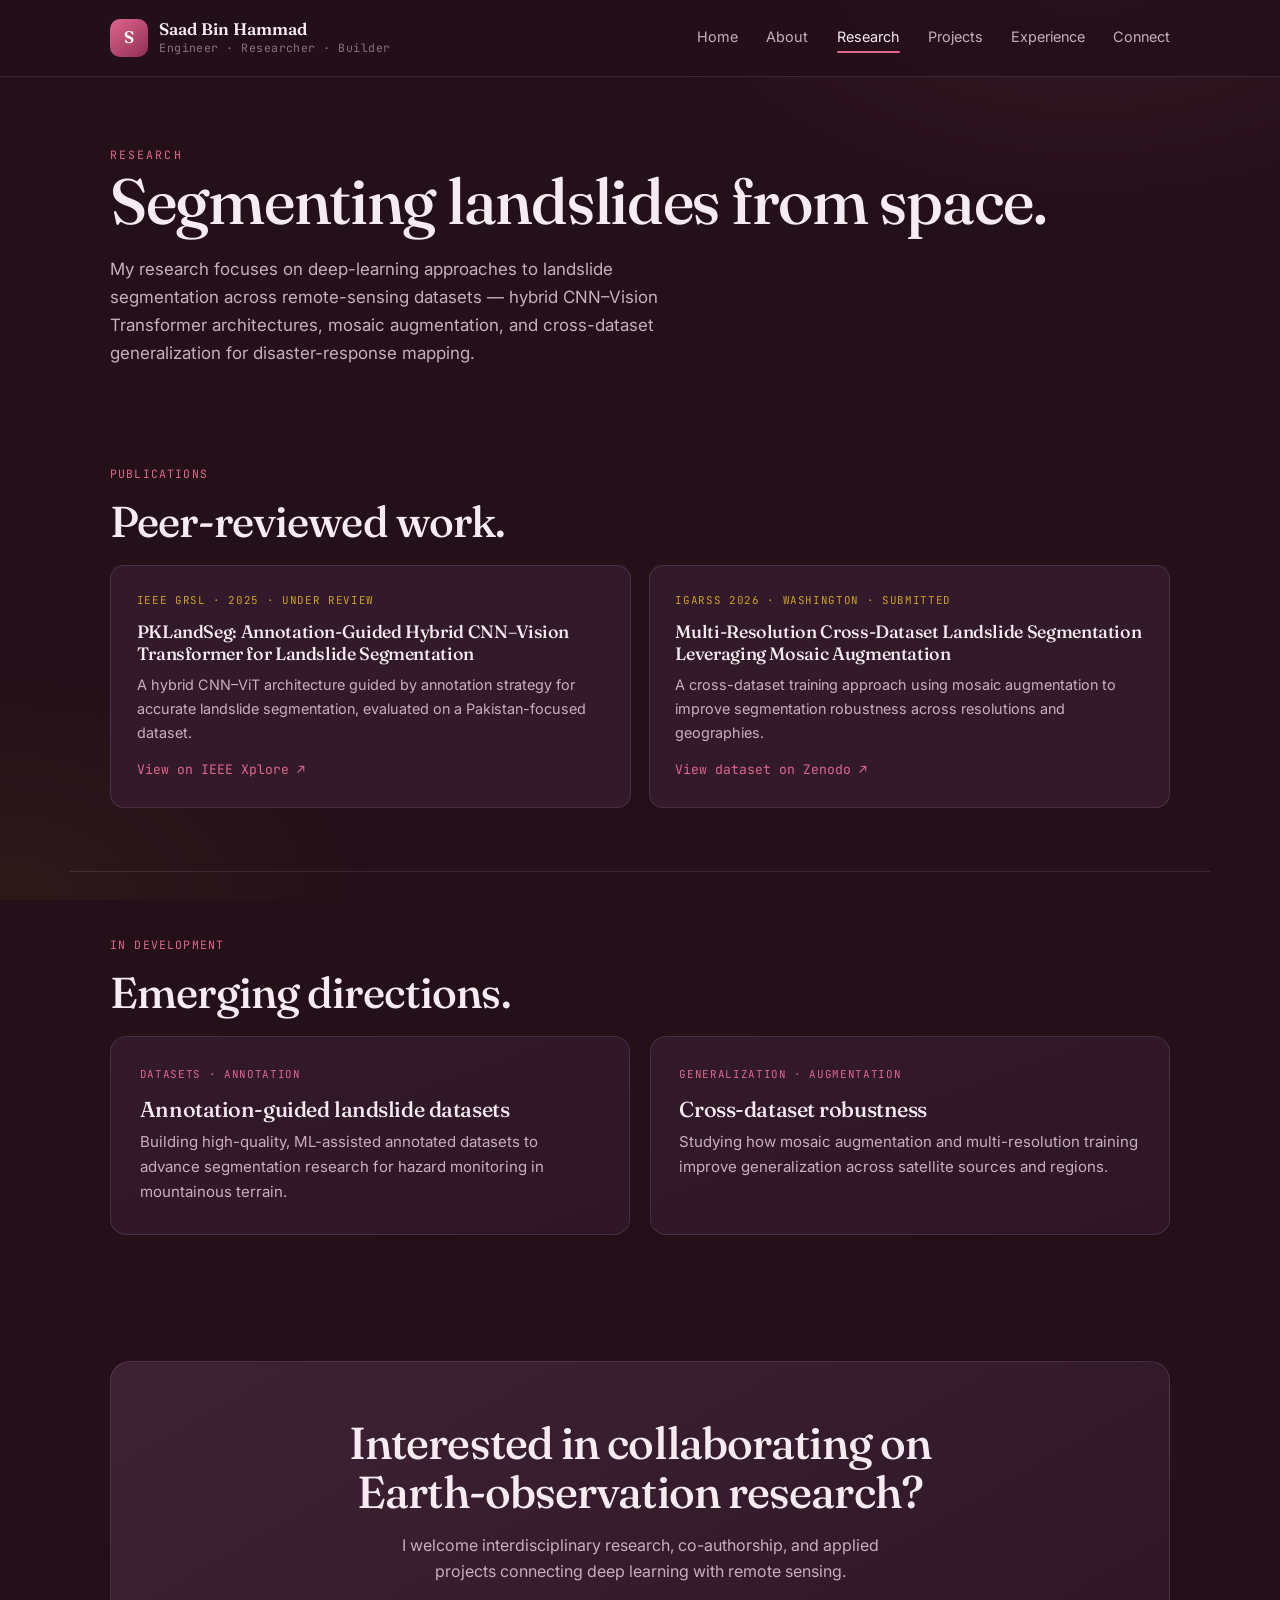
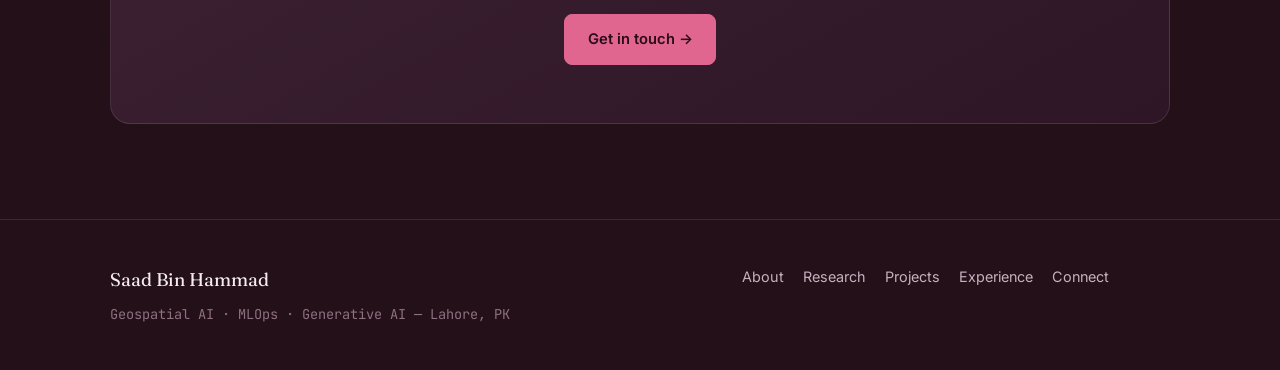
==== research.html @ f9ed2f79 "Add files via upload" ====
<!doctype html>
<html lang="en">
<head>
<meta charset="utf-8"><meta name="viewport" content="width=device-width,initial-scale=1">
<meta name="description" content="Research by Saad Bin Hammad — landslide segmentation, hybrid CNN-Vision Transformers, mosaic augmentation.">
<meta name="theme-color" content="#241019">
<title>Research | Saad Bin Hammad</title>
<link rel="stylesheet" href="style.css">
</head>
<body>
<a class="skip" href="#main">Skip to main content</a>
<nav class="nav">
  <div class="wrap">
    <a class="brand" href="index.html">
      <span class="mark">S</span>
      <span class="bt"><b>Saad Bin Hammad</b><span>Engineer · Researcher · Builder</span></span>
    </a>
    <button class="menu" aria-label="Open navigation">☰</button>
    <div class="nav-links">
      <a href="index.html">Home</a>
      <a href="about.html">About</a>
      <a href="research.html" class="active">Research</a>
      <a href="projects.html">Projects</a>
      <a href="experience.html">Experience</a>
      <a href="contact.html">Connect</a>
    </div>
  </div>
</nav>
<main id="main">
<header class="page-head"><div class="wrap">
  <span class="eyebrow">Research</span>
  <h1>Segmenting landslides from space.</h1>
  <p class="lede">My research focuses on deep-learning approaches to landslide segmentation across remote-sensing datasets — hybrid CNN–Vision Transformer architectures, mosaic augmentation, and cross-dataset generalization for disaster-response mapping.</p>
</div></header>

<section><div class="wrap">
  <div class="sec-tag">Publications</div>
  <h2 class="sec-lead">Peer-reviewed work.</h2>
  <div class="cards">
    <div class="card"><div class="kick">IEEE GRSL · 2025 · Under review</div><h3>PKLandSeg: Annotation-Guided Hybrid CNN–Vision Transformer for Landslide Segmentation</h3><p>A hybrid CNN–ViT architecture guided by annotation strategy for accurate landslide segmentation, evaluated on a Pakistan-focused dataset.</p><a class="link" href="https://ieeexplore.ieee.org/abstract/document/11430533" target="_blank" rel="noopener">View on IEEE Xplore ↗</a></div>
    <div class="card"><div class="kick">IGARSS 2026 · Washington · Submitted</div><h3>Multi-Resolution Cross-Dataset Landslide Segmentation Leveraging Mosaic Augmentation</h3><p>A cross-dataset training approach using mosaic augmentation to improve segmentation robustness across resolutions and geographies.</p><a class="link" href="https://zenodo.org/records/21065148" target="_blank" rel="noopener">View dataset on Zenodo ↗</a></div>
  </div>
</div></section>

<hr class="divider">

<section><div class="wrap">
  <div class="sec-tag">In development</div>
  <h2 class="sec-lead">Emerging directions.</h2>
  <div class="work-grid">
    <div class="wcard"><div class="wk">Datasets · Annotation</div><h3>Annotation-guided landslide datasets</h3><p>Building high-quality, ML-assisted annotated datasets to advance segmentation research for hazard monitoring in mountainous terrain.</p></div>
    <div class="wcard"><div class="wk">Generalization · Augmentation</div><h3>Cross-dataset robustness</h3><p>Studying how mosaic augmentation and multi-resolution training improve generalization across satellite sources and regions.</p></div>
  </div>
</div></section>

<section><div class="wrap"><div class="cta-band reveal">
  <h2>Interested in collaborating on Earth-observation research?</h2>
  <p>I welcome interdisciplinary research, co-authorship, and applied projects connecting deep learning with remote sensing.</p>
  <div class="cta-row"><a class="btn primary" href="contact.html">Get in touch →</a></div>
</div></div></section>
</main>
<footer>
  <div class="wrap">
    <div class="foot-grid">
      <div>
        <div class="fbrand">Saad Bin Hammad</div>
        <div class="muted">Geospatial AI · MLOps · Generative AI — Lahore, PK</div>
      </div>
      <div class="foot-links">
        <a href="about.html">About</a>
        <a href="research.html">Research</a>
        <a href="projects.html">Projects</a>
        <a href="experience.html">Experience</a>
        <a href="contact.html">Connect</a>
      </div>
    </div>
  </div>
</footer>
<script src="main.js"></script>
</body></html>
---- style.css ----
/* ===========================================================
   Saad Bin Hammad — academic-style portfolio
   Reference layout: dark plum, editorial, numbered sections
   Type: Fraunces (display serif) · Inter (UI) · JetBrains Mono (labels)
   =========================================================== */
@import url('https://fonts.googleapis.com/css2?family=Fraunces:ital,opsz,wght@0,9..144,400..600;1,9..144,400..600&family=Inter:wght@400;500;600;700&family=JetBrains+Mono:wght@400;500&display=swap');

:root{
  --bg:#241019;            /* deep plum base */
  --bg2:#2E1626;
  --panel:#331A2A;
  --panel2:#3D2233;
  --line:rgba(240,210,228,.12);
  --ink:#F5EBF1;
  --dim:#C8AFBE;
  --faint:#8E7080;
  --accent:#E0658F;        /* rose/magenta accent */
  --accent-2:#C9A227;      /* warm gold secondary */
  --accent-soft:rgba(224,101,143,.14);
  --max:1140px;
}
*{box-sizing:border-box}
html{scroll-behavior:smooth}
@media (prefers-reduced-motion:reduce){html{scroll-behavior:auto}*,*::before,*::after{animation-duration:.001ms!important;transition-duration:.001ms!important}}
body{margin:0;background:var(--bg);color:var(--ink);font-family:"Inter",system-ui,sans-serif;font-size:16px;line-height:1.65;-webkit-font-smoothing:antialiased;overflow-x:hidden}
body::before{content:"";position:fixed;inset:0;z-index:-1;pointer-events:none;
  background:radial-gradient(60% 50% at 85% -5%,rgba(224,101,143,.10),transparent 60%),
             radial-gradient(50% 45% at 0% 100%,rgba(201,162,39,.06),transparent 60%)}
a{color:inherit;text-decoration:none}
.wrap{max-width:var(--max);margin:0 auto;padding:0 clamp(1.25rem,5vw,2.5rem)}

h1,h2,h3{font-family:"Fraunces",Georgia,serif;font-weight:500;letter-spacing:-.02em;line-height:1.08;margin:0}
.eyebrow{font-family:"JetBrains Mono",monospace;font-size:.72rem;letter-spacing:.18em;text-transform:uppercase;color:var(--accent)}
.mono{font-family:"JetBrains Mono",monospace}

/* skip link */
.skip{position:absolute;left:-999px}
.skip:focus{left:1rem;top:1rem;background:var(--accent);color:#fff;padding:.5rem 1rem;border-radius:6px;z-index:99}

/* NAV */
.nav{position:sticky;top:0;z-index:40;backdrop-filter:blur(12px);background:rgba(36,16,25,.8);border-bottom:1px solid var(--line)}
.nav .wrap{display:flex;align-items:center;justify-content:space-between;height:76px;gap:1rem}
.brand{display:flex;align-items:center;gap:.7rem}
.brand .mark{width:38px;height:38px;border-radius:10px;background:linear-gradient(140deg,var(--accent),#8e2f52);display:grid;place-items:center;font-family:"Fraunces",serif;font-weight:600;color:#fff;font-size:1.05rem}
.brand .bt{line-height:1.1}
.brand .bt b{font-family:"Fraunces",serif;font-weight:600;font-size:1.05rem;display:block}
.brand .bt span{font-size:.72rem;color:var(--faint);font-family:"JetBrains Mono",monospace;letter-spacing:.04em}
.nav-links{display:flex;gap:clamp(.8rem,2.2vw,1.8rem);align-items:center}
.nav-links a{font-size:.9rem;color:var(--dim);transition:color .18s;position:relative;padding-bottom:3px}
.nav-links a:hover{color:var(--ink)}
.nav-links a.active{color:var(--ink)}
.nav-links a.active::after{content:"";position:absolute;left:0;right:0;bottom:-2px;height:2px;background:var(--accent);border-radius:2px}
.menu{display:none;background:none;border:0;color:var(--ink);font-size:1.4rem;cursor:pointer}
@media(max-width:900px){
  .menu{display:block}
  .nav-links{position:absolute;top:76px;left:0;right:0;flex-direction:column;align-items:flex-start;gap:0;background:var(--bg2);border-bottom:1px solid var(--line);max-height:0;overflow:hidden;transition:max-height .3s}
  .nav-links.open{max-height:460px}
  .nav-links a{width:100%;padding:.9rem clamp(1.25rem,5vw,2.5rem);border-top:1px solid var(--line)}
}

/* HERO */
.hero{padding:clamp(3rem,7vh,5.5rem) 0 clamp(2.5rem,5vh,4rem)}
.hero-grid{display:grid;grid-template-columns:1.25fr .75fr;gap:clamp(2rem,5vw,4rem);align-items:center}
@media(max-width:900px){.hero-grid{grid-template-columns:1fr}}
.hero .eyebrow{display:block;margin-bottom:1.4rem}
.hero h1{font-size:clamp(2.6rem,6vw,4.6rem)}
.hero .tagline{font-family:"Fraunces",serif;font-style:italic;font-size:clamp(1.3rem,2.6vw,2rem);color:var(--accent);margin:.4rem 0 1.6rem;font-weight:400}
.hero p.lede{color:var(--dim);font-size:1.08rem;max-width:52ch;margin:0 0 1.5rem}
.hero .role{font-size:.98rem;margin-bottom:1.8rem}
.hero .role b{color:var(--ink);font-weight:600}
.hero .role span{color:var(--faint);display:block;font-size:.9rem;font-family:"JetBrains Mono",monospace;margin-top:.2rem}
.hero-actions{display:flex;flex-wrap:wrap;gap:.8rem;margin-bottom:1.6rem}
.hero-social{display:flex;gap:1.2rem;font-family:"JetBrains Mono",monospace;font-size:.82rem}
.hero-social a{color:var(--dim);border-bottom:1px solid transparent;padding-bottom:2px}
.hero-social a:hover{color:var(--accent);border-color:var(--accent)}

.btn{display:inline-flex;align-items:center;gap:.5rem;font-family:"Inter";font-size:.92rem;font-weight:600;padding:.8rem 1.4rem;border-radius:8px;border:1px solid var(--line);color:var(--ink);background:transparent;cursor:pointer;transition:transform .2s,border-color .2s,background .2s}
.btn:hover{transform:translateY(-2px);border-color:var(--accent)}
.btn.primary{background:var(--accent);border-color:var(--accent);color:#2a0c18}
.btn.primary:hover{background:#ef82a6}

/* profile card */
.pcard{background:linear-gradient(160deg,var(--panel),var(--bg2));border:1px solid var(--line);border-radius:20px;padding:1.6rem;position:relative;box-shadow:0 30px 60px rgba(0,0,0,.35)}
.pcard .pc-no{position:absolute;top:1.2rem;right:1.4rem;font-family:"JetBrains Mono",monospace;font-size:.7rem;color:var(--faint)}
.pcard .pc-label{font-family:"JetBrains Mono",monospace;font-size:.68rem;letter-spacing:.12em;text-transform:uppercase;color:var(--accent);margin-bottom:1rem}
.pcard .pc-photo{width:100%;aspect-ratio:1/1;border-radius:14px;overflow:hidden;border:1px solid var(--line);margin-bottom:1.2rem;background:#fff}
.pcard .pc-photo img{width:100%;height:100%;object-fit:cover;object-position:center 25%}
.pcard .pc-name{font-family:"Fraunces",serif;font-size:1.3rem;margin-bottom:1rem}
.pc-list{display:flex;flex-direction:column;gap:.9rem;border-top:1px solid var(--line);padding-top:1.1rem}
.pc-item .k{font-family:"JetBrains Mono",monospace;font-size:.64rem;letter-spacing:.08em;text-transform:uppercase;color:var(--faint)}
.pc-item .v{font-weight:600;font-size:.95rem}
.pc-item .d{font-size:.85rem;color:var(--dim)}

/* keyword marquee */
.marquee{border-top:1px solid var(--line);border-bottom:1px solid var(--line);padding:1.1rem 0;overflow:hidden;background:var(--bg2)}
.marquee .track{display:flex;gap:2rem;white-space:nowrap;animation:scroll 26s linear infinite;font-family:"Fraunces",serif;font-size:1.3rem;color:var(--dim)}
.marquee .track span{display:inline-flex;align-items:center;gap:2rem}
.marquee .track .dot{color:var(--accent)}
@keyframes scroll{to{transform:translateX(-50%)}}
@media(prefers-reduced-motion:reduce){.marquee .track{animation:none}}

/* SECTIONS */
section{padding:clamp(3.5rem,7vh,5.5rem) 0}
.sec-tag{font-family:"JetBrains Mono",monospace;font-size:.72rem;letter-spacing:.1em;color:var(--accent);text-transform:uppercase;margin-bottom:1rem}
.sec-lead{font-size:clamp(1.7rem,3.6vw,2.7rem);max-width:20ch;margin-bottom:1.2rem}
.divider{height:1px;background:var(--line);border:0;max-width:var(--max);margin:0 auto}

/* perspective / statement */
.statement h2{font-size:clamp(1.8rem,4vw,3rem);max-width:24ch;line-height:1.15}
.statement p{color:var(--dim);max-width:60ch;margin:1.3rem 0 0;font-size:1.05rem}
.impact{display:grid;grid-template-columns:repeat(4,1fr);gap:1px;background:var(--line);border:1px solid var(--line);border-radius:14px;overflow:hidden;margin-top:2.4rem}
@media(max-width:720px){.impact{grid-template-columns:1fr 1fr}}
.impact .i{background:var(--bg);padding:1.4rem}
.impact .i .n{font-family:"JetBrains Mono",monospace;font-size:.72rem;color:var(--accent)}
.impact .i p{margin:.5rem 0 0;font-size:.92rem;color:var(--dim)}

/* interest chips */
.chips{display:flex;flex-wrap:wrap;gap:.7rem;margin-top:1.6rem}
.chip{border:1px solid var(--line);border-radius:100px;padding:.6rem 1.2rem;font-size:.92rem;color:var(--dim);transition:border-color .2s,color .2s;background:var(--panel)}
.chip:hover{border-color:var(--accent);color:var(--ink)}

/* work cards */
.work-grid{display:grid;grid-template-columns:repeat(2,1fr);gap:1.2rem;margin-top:1rem}
@media(max-width:760px){.work-grid{grid-template-columns:1fr}}
.wcard{display:block;border:1px solid var(--line);border-radius:16px;padding:1.8rem;background:linear-gradient(160deg,var(--panel),var(--bg2));transition:transform .3s,border-color .3s,box-shadow .3s}
.wcard:hover{transform:translateY(-5px);border-color:var(--accent);box-shadow:0 24px 50px rgba(0,0,0,.35)}
.wcard .wk{font-family:"JetBrains Mono",monospace;font-size:.68rem;letter-spacing:.06em;text-transform:uppercase;color:var(--accent);margin-bottom:.8rem}
.wcard h3{font-size:1.35rem;margin-bottom:.5rem;line-height:1.2}
.wcard p{color:var(--dim);font-size:.94rem;margin:0}
.wcard .go{display:inline-block;margin-top:1rem;font-family:"JetBrains Mono",monospace;font-size:.78rem;color:var(--accent)}

/* quote */
.quote{border-left:2px solid var(--accent);padding:.5rem 0 .5rem 2rem;max-width:60ch}
.quote p{font-family:"Fraunces",serif;font-style:italic;font-size:clamp(1.4rem,3vw,2.1rem);line-height:1.3;color:var(--ink)}
.quote .by{font-family:"JetBrains Mono",monospace;font-size:.8rem;color:var(--faint);margin-top:1rem}

/* CTA */
.cta-band{border:1px solid var(--line);border-radius:20px;padding:clamp(2.2rem,5vw,3.6rem);background:linear-gradient(150deg,var(--panel2),var(--bg2));text-align:center}
.cta-band h2{font-size:clamp(1.8rem,4vw,2.8rem);max-width:22ch;margin:0 auto}
.cta-band p{color:var(--dim);max-width:54ch;margin:1rem auto 1.8rem}
.cta-row{display:flex;flex-wrap:wrap;gap:.8rem;justify-content:center}

/* timeline (about/research) */
.tl{border-left:1px solid var(--line);margin-left:6px}
.tl-item{position:relative;padding:0 0 2.2rem 1.9rem}
.tl-item::before{content:"";position:absolute;left:-5px;top:.5rem;width:9px;height:9px;border-radius:50%;background:var(--accent);box-shadow:0 0 0 4px var(--bg)}
.tl-item:last-child{padding-bottom:0}
.tl-role{font-family:"Fraunces",serif;font-size:1.25rem}
.tl-org{color:var(--accent);font-size:.92rem}
.tl-meta{font-family:"JetBrains Mono",monospace;font-size:.72rem;color:var(--faint);margin:.3rem 0 .7rem}
.tl-item ul{margin:.4rem 0 0;padding-left:1.1rem;color:var(--dim);font-size:.94rem}
.tl-item ul li{margin-bottom:.35rem}

/* cards grid (pubs/skills) */
.cards{display:grid;grid-template-columns:repeat(auto-fit,minmax(280px,1fr));gap:1.1rem}
.card{background:var(--panel);border:1px solid var(--line);border-radius:14px;padding:1.6rem;transition:transform .3s,border-color .3s}
.card:hover{transform:translateY(-4px);border-color:var(--accent)}
.card .kick{font-family:"JetBrains Mono",monospace;font-size:.68rem;letter-spacing:.06em;color:var(--accent-2);margin-bottom:.7rem;text-transform:uppercase}
.card h3{font-size:1.12rem;margin-bottom:.5rem;line-height:1.25}
.card p{color:var(--dim);font-size:.9rem;margin:0}
.card a.link{color:var(--accent);font-size:.82rem;margin-top:.9rem;display:inline-block;font-family:"JetBrains Mono",monospace}

/* page head */
.page-head{padding:clamp(3rem,7vh,5rem) 0 1rem}
.page-head h1{font-size:clamp(2.2rem,5.5vw,4rem)}
.page-head .lede{color:var(--dim);max-width:56ch;margin-top:1.3rem;font-size:1.06rem}

/* skill groups */
.skill-grid{display:grid;grid-template-columns:repeat(auto-fit,minmax(230px,1fr));gap:1.5rem}
.skill-block h3{font-size:1.05rem;margin-bottom:.9rem;font-family:"Fraunces",serif}

/* contact links */
.contact-grid{display:grid;grid-template-columns:1.1fr 1fr;gap:clamp(2rem,5vw,4rem);align-items:start}
@media(max-width:760px){.contact-grid{grid-template-columns:1fr}}
.contact-links{display:flex;flex-direction:column;border-top:1px solid var(--line)}
.contact-links a{display:flex;justify-content:space-between;align-items:center;padding:1.1rem 0;border-bottom:1px solid var(--line);color:var(--ink);transition:padding-left .2s,color .2s}
.contact-links a:hover{padding-left:.6rem;color:var(--accent)}
.contact-links .k{font-family:"JetBrains Mono",monospace;font-size:.72rem;color:var(--faint)}

/* footer */
footer{border-top:1px solid var(--line);padding:2.8rem 0;margin-top:2rem}
.foot-grid{display:grid;grid-template-columns:1.4fr 1fr;gap:2rem;align-items:start}
@media(max-width:640px){.foot-grid{grid-template-columns:1fr}}
.foot-grid .fbrand{font-family:"Fraunces",serif;font-size:1.15rem}
.foot-grid .muted{color:var(--faint);font-size:.85rem;font-family:"JetBrains Mono",monospace;margin-top:.5rem}
.foot-links{display:flex;flex-wrap:wrap;gap:1.2rem}
.foot-links a{color:var(--dim);font-size:.9rem}
.foot-links a:hover{color:var(--accent)}

.reveal{opacity:0;transform:translateY(16px);transition:opacity .7s ease,transform .7s ease}
.reveal.vis{opacity:1;transform:none}
a:focus-visible,.btn:focus-visible,button:focus-visible{outline:2px solid var(--accent);outline-offset:3px;border-radius:4px}
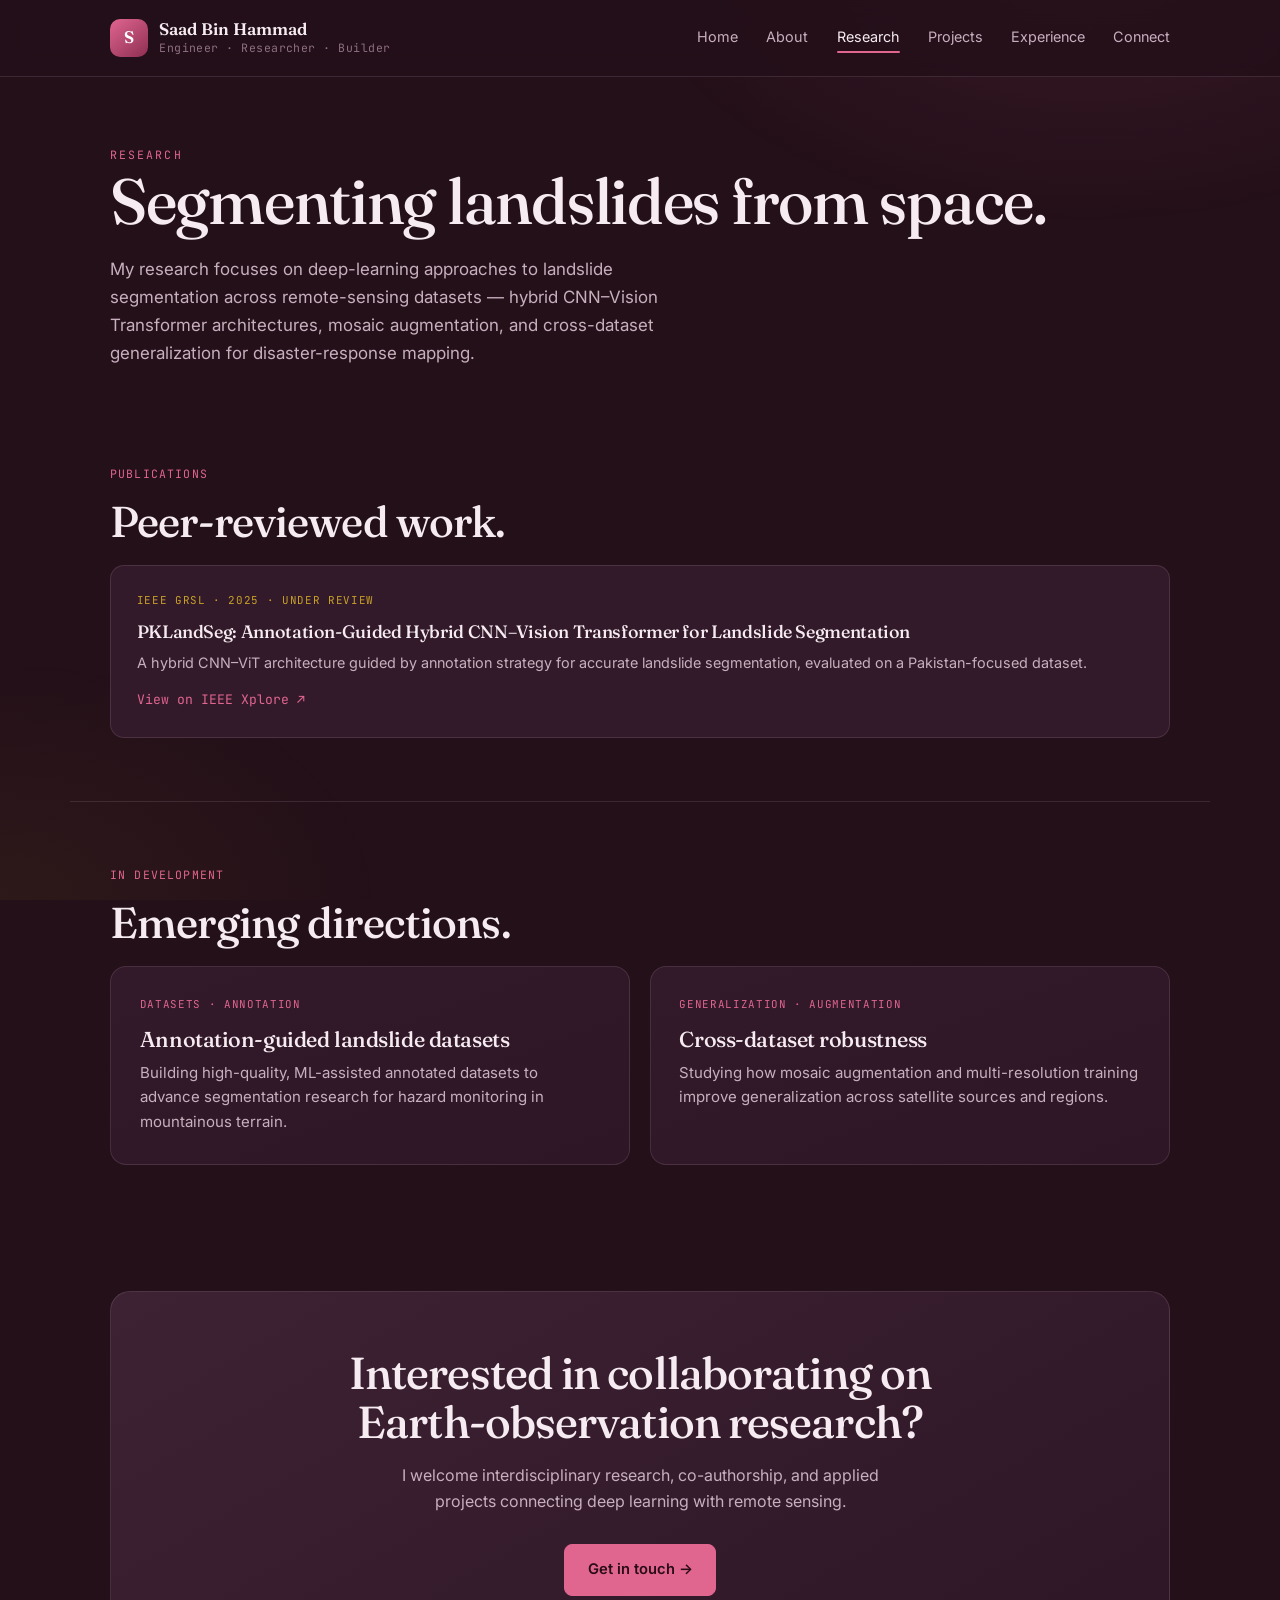
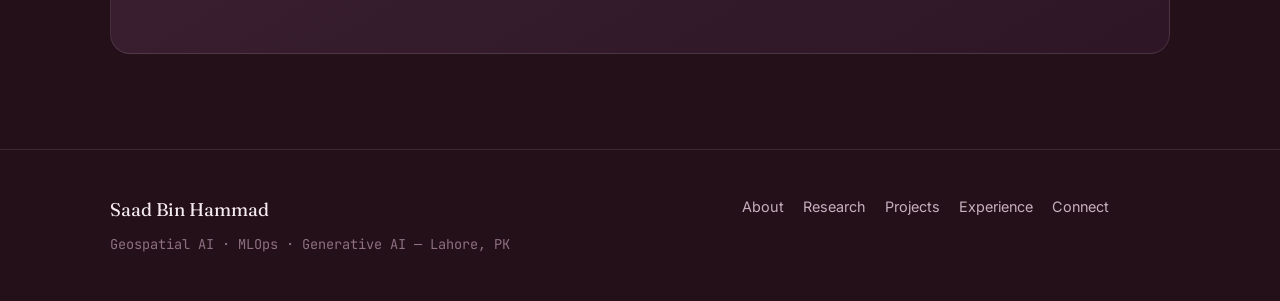
==== commit de677cba: "Update research.html" ====
--- a/research.html
+++ b/research.html
@@ -38,7 +38,6 @@
   <h2 class="sec-lead">Peer-reviewed work.</h2>
   <div class="cards">
     <div class="card"><div class="kick">IEEE GRSL · 2025 · Under review</div><h3>PKLandSeg: Annotation-Guided Hybrid CNN–Vision Transformer for Landslide Segmentation</h3><p>A hybrid CNN–ViT architecture guided by annotation strategy for accurate landslide segmentation, evaluated on a Pakistan-focused dataset.</p><a class="link" href="https://ieeexplore.ieee.org/abstract/document/11430533" target="_blank" rel="noopener">View on IEEE Xplore ↗</a></div>
-    <div class="card"><div class="kick">IGARSS 2026 · Washington · Submitted</div><h3>Multi-Resolution Cross-Dataset Landslide Segmentation Leveraging Mosaic Augmentation</h3><p>A cross-dataset training approach using mosaic augmentation to improve segmentation robustness across resolutions and geographies.</p><a class="link" href="https://zenodo.org/records/21065148" target="_blank" rel="noopener">View dataset on Zenodo ↗</a></div>
   </div>
 </div></section>
 
